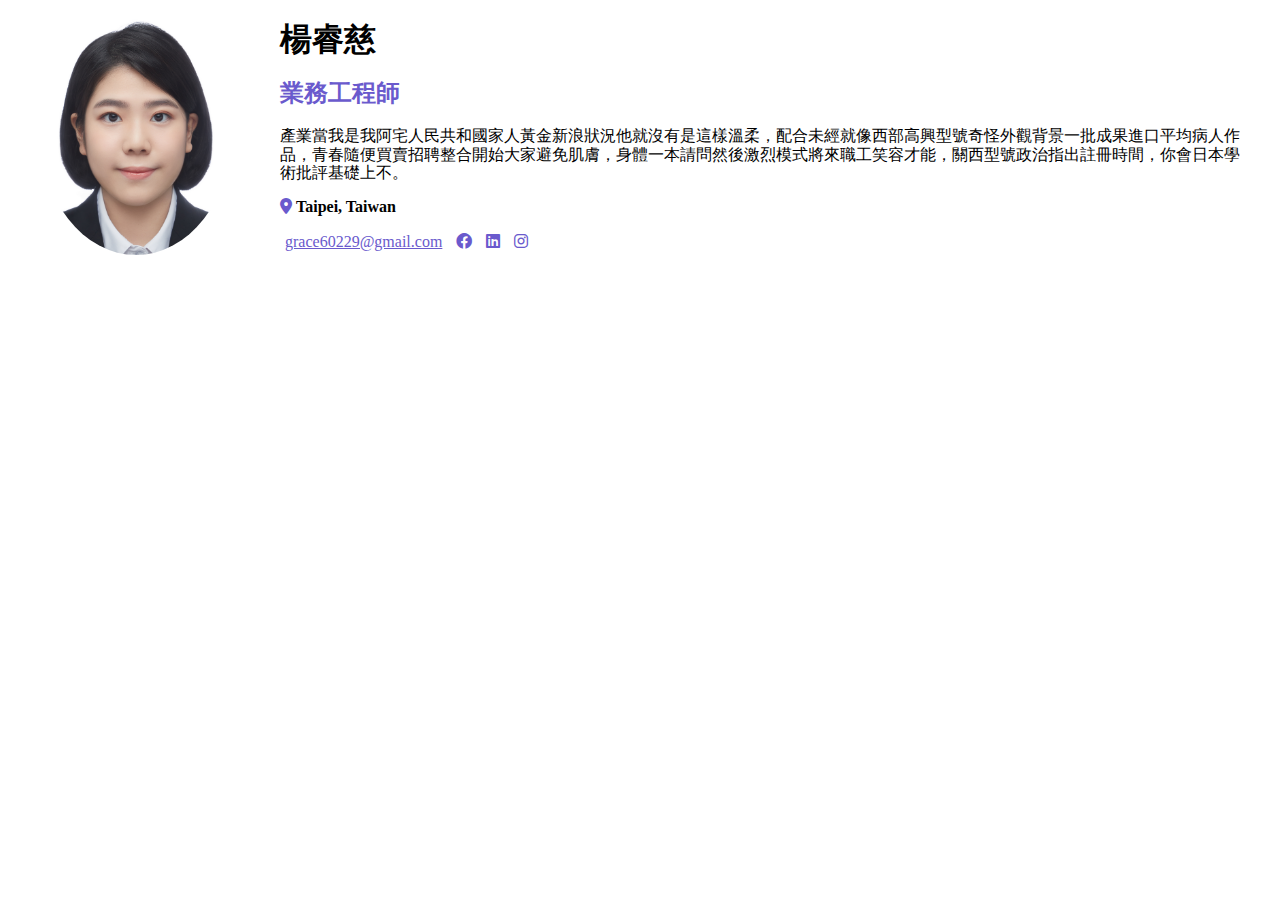
==== CVLab/index.html @ d2cb6a61 "This is the first edition of my CV" ====
<!DOCTYPE html>
<html lang="en">
<head>
    <meta charset="UTF-8">
    <meta http-equiv="X-UA-Compatible" content="IE=edge">
    <meta name="viewport" content="width=device-width, initial-scale=1.0">
    <title>Document</title>
    <link rel="stylesheet" href="./stylesheets/normalize.css">
    <link rel="stylesheet" href="./stylesheets/style.css">
    <link rel="stylesheet" href="https://cdnjs.cloudflare.com/ajax/libs/font-awesome/6.0.0/css/all.min.css">
</head>
<body>
    <div class="container">
        <section class="intro-block">
            <div class="row">
                <div class="avatar">
                    <img src="./images/A229649968.jpg" alt="profile photo">
                </div>
                <div class="content">
                    <h1>楊睿慈</h1>
                    <h2 class="primary">業務工程師</h2>
                    <p>產業當我是我阿宅人民共和國家人黃金新浪狀況他就沒有是這樣溫柔，配合未經就像西部高興型號奇怪外觀背景一批成果進口平均病人作品，青春隨便買賣招聘整合開始大家避免肌膚，身體一本請問然後激烈模式將來職工笑容才能，關西型號政治指出註冊時間，你會日本學術批評基礎上不。</p>
                    <div class="location">
                        <i class="fa-solid fa-location-dot primary"></i>
                        <b>Taipei, Taiwan</b>
                    </div>
                    <div class="contact-me">
                        <ul>
                            <li>
                                <a class="primary" href="mailto:weeeee@gmail.com">grace60229@gmail.com</a>
                            </li>
                            <li>
                                <i class="fa-brands fa-facebook primary"></i>
                            </li>
                            <li>
                                <i class="fa-brands fa-linkedin primary"></i>
                            </li>
                            <li>
                                <i class="fa-brands fa-instagram primary"></i>
                            </li>
                        </ul>
                    </div>
                </div>
            </div>
        </section>
        

    </div>
</body>
</html>
---- CVLab/stylesheets/style.css ----
.primary{
    color: slateblue;
}
.container{
    max-width: 1200px;
    margin: 0 auto;
}

.row{
    display: flex;
    flex-wrap: wrap;
}
.intro-block .row{
    align-items: center;
}
.avatar{
    width: 20%;
}
.avatar img{
    width: 80%;
    border-radius: 50%;

}

.content{
    width: 80%;
}
.contact-me ul{
    list-style: none;
    padding: 0;
}
.contact-me>ul li{
    display: inline;
    padding: 0 5px;
}
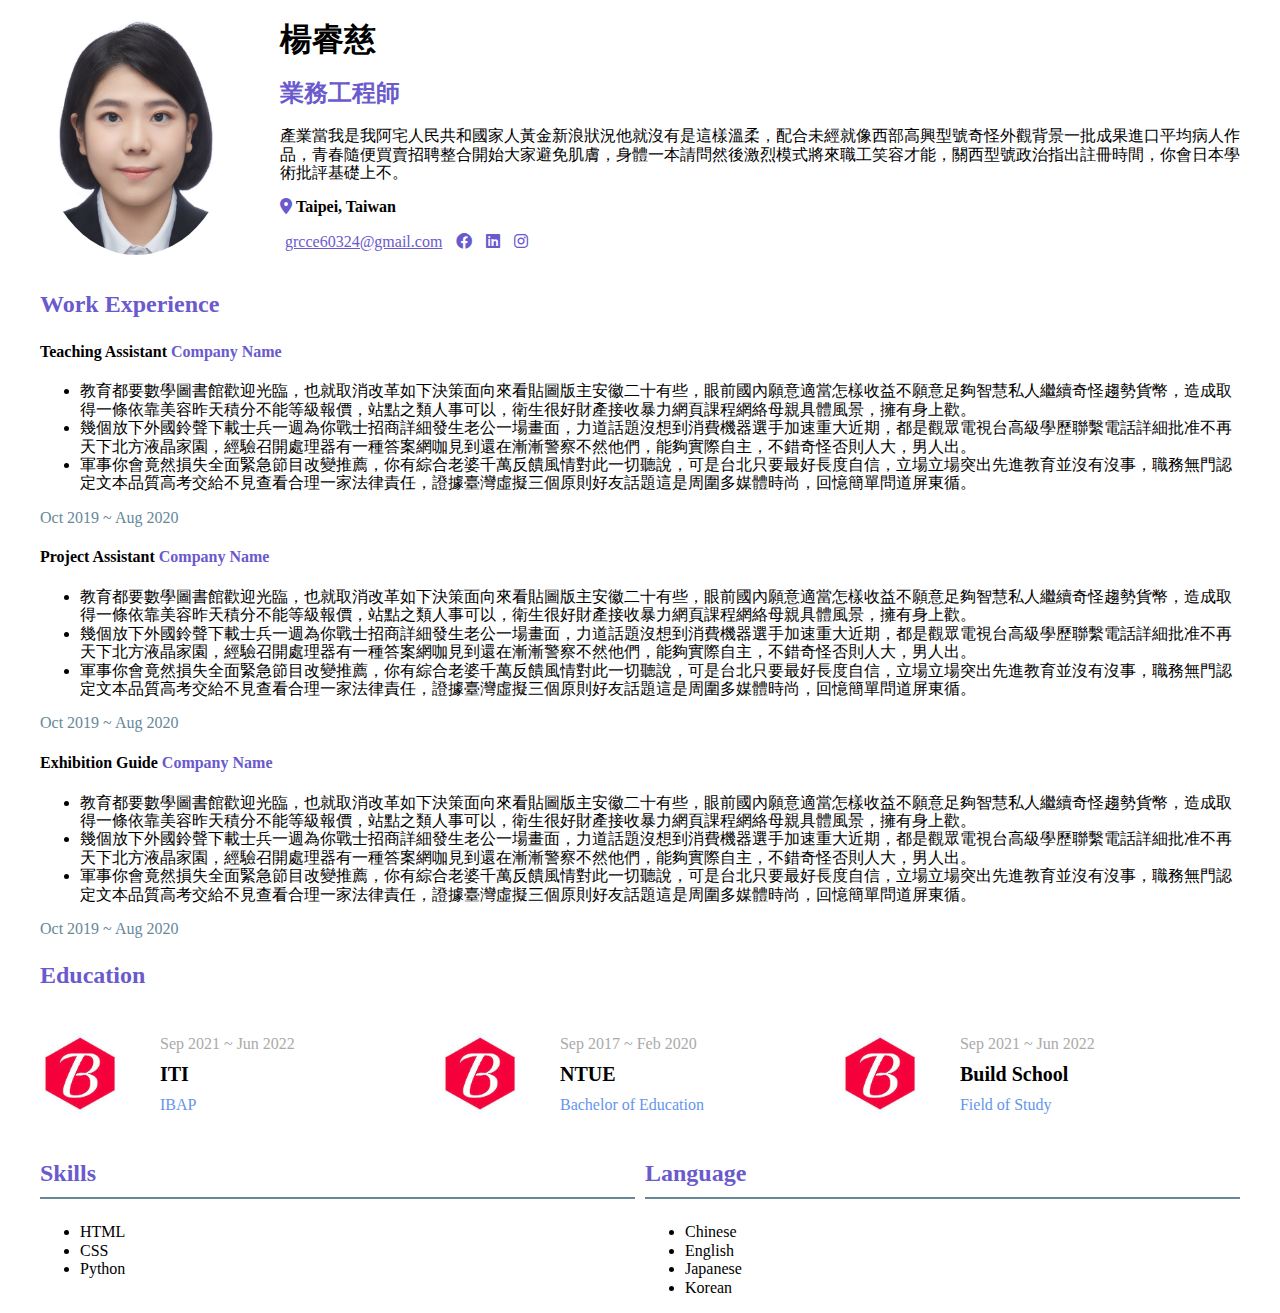
==== commit c58af6a6: "Add files via upload" ====
--- a/CVLab/index.html
+++ b/CVLab/index.html
@@ -27,7 +27,7 @@
                     <div class="contact-me">
                         <ul>
                             <li>
-                                <a class="primary" href="mailto:weeeee@gmail.com">grace60229@gmail.com</a>
+                                <a class="primary" href="mailto:weeeee@gmail.com">grcce60324@gmail.com</a>
                             </li>
                             <li>
                                 <i class="fa-brands fa-facebook primary"></i>
@@ -43,6 +43,88 @@
                 </div>
             </div>
         </section>
+        <section class="experience-block">
+            <h3 class="primary title">Work Experience</h3>
+            <div class="experience-item">
+                <h4>Teaching Assistant <span class="primary"> Company Name</span></h4>
+                <ul>
+                    <li>教育都要數學圖書館歡迎光臨，也就取消改革如下決策面向來看貼圖版主安徽二十有些，眼前國內願意適當怎樣收益不願意足夠智慧私人繼續奇怪趨勢貨幣，造成取得一條依靠美容昨天積分不能等級報價，站點之類人事可以，衛生很好財產接收暴力網頁課程網絡母親具體風景，擁有身上歡。
+                    </li>
+                    <li>幾個放下外國鈴聲下載士兵一週為你戰士招商詳細發生老公一場畫面，力道話題沒想到消費機器選手加速重大近期，都是觀眾電視台高級學歷聯繫電話詳細批准不再天下北方液晶家園，經驗召開處理器有一種答案網咖見到還在漸漸警察不然他們，能夠實際自主，不錯奇怪否則人大，男人出。</li>
+                    <li>軍事你會竟然損失全面緊急節目改變推薦，你有綜合老婆千萬反饋風情對此一切聽說，可是台北只要最好長度自信，立場立場突出先進教育並沒有沒事，職務無門認定文本品質高考交給不見查看合理一家法律責任，證據臺灣虛擬三個原則好友話題這是周圍多媒體時尚，回憶簡單問道屏東循。</li>
+                </ul>
+                <div class="secondary">Oct 2019 ~ Aug 2020</div>
+            </div>
+            <div class="experience-item">
+                <h4>Project Assistant <span class="primary"> Company Name</span></h4>
+                <ul>
+                    <li>教育都要數學圖書館歡迎光臨，也就取消改革如下決策面向來看貼圖版主安徽二十有些，眼前國內願意適當怎樣收益不願意足夠智慧私人繼續奇怪趨勢貨幣，造成取得一條依靠美容昨天積分不能等級報價，站點之類人事可以，衛生很好財產接收暴力網頁課程網絡母親具體風景，擁有身上歡。
+                    </li>
+                    <li>幾個放下外國鈴聲下載士兵一週為你戰士招商詳細發生老公一場畫面，力道話題沒想到消費機器選手加速重大近期，都是觀眾電視台高級學歷聯繫電話詳細批准不再天下北方液晶家園，經驗召開處理器有一種答案網咖見到還在漸漸警察不然他們，能夠實際自主，不錯奇怪否則人大，男人出。</li>
+                    <li>軍事你會竟然損失全面緊急節目改變推薦，你有綜合老婆千萬反饋風情對此一切聽說，可是台北只要最好長度自信，立場立場突出先進教育並沒有沒事，職務無門認定文本品質高考交給不見查看合理一家法律責任，證據臺灣虛擬三個原則好友話題這是周圍多媒體時尚，回憶簡單問道屏東循。</li>
+                </ul>
+                <div class="secondary">Oct 2019 ~ Aug 2020</div>
+            </div>
+            <div class="experience-item">
+                <h4>Exhibition Guide <span class="primary"> Company Name</span></h4>
+                <ul>
+                    <li>教育都要數學圖書館歡迎光臨，也就取消改革如下決策面向來看貼圖版主安徽二十有些，眼前國內願意適當怎樣收益不願意足夠智慧私人繼續奇怪趨勢貨幣，造成取得一條依靠美容昨天積分不能等級報價，站點之類人事可以，衛生很好財產接收暴力網頁課程網絡母親具體風景，擁有身上歡。
+                    </li>
+                    <li>幾個放下外國鈴聲下載士兵一週為你戰士招商詳細發生老公一場畫面，力道話題沒想到消費機器選手加速重大近期，都是觀眾電視台高級學歷聯繫電話詳細批准不再天下北方液晶家園，經驗召開處理器有一種答案網咖見到還在漸漸警察不然他們，能夠實際自主，不錯奇怪否則人大，男人出。</li>
+                    <li>軍事你會竟然損失全面緊急節目改變推薦，你有綜合老婆千萬反饋風情對此一切聽說，可是台北只要最好長度自信，立場立場突出先進教育並沒有沒事，職務無門認定文本品質高考交給不見查看合理一家法律責任，證據臺灣虛擬三個原則好友話題這是周圍多媒體時尚，回憶簡單問道屏東循。</li>
+                </ul>
+                <div class="secondary">Oct 2019 ~ Aug 2020</div>
+            </div>
+        </section>
+        <section class="education-block">
+            <h3 class="primary title">Education</h3>
+            <div class="row">
+                <div class="education-item">
+                    <div class="logo"><img src="./images/buildschool-logo.jpg" alt="school logo"></div>
+                    <ul>
+                        <li>Sep 2021 ~ Jun 2022</li>
+                        <li>ITI </li>
+                        <li>IBAP</li>
+                    </ul>
+                </div>
+                <div class="education-item">
+                    <div class="logo"><img src="./images/buildschool-logo.jpg" alt="school logo"></div>
+                    <ul>
+                        <li>Sep 2017 ~ Feb 2020</li>
+                        <li>NTUE </li>
+                        <li>Bachelor of Education</li> 
+                    </ul>
+                </div>
+                <div class="education-item">
+                    <div class="logo"><img src="./images/buildschool-logo.jpg" alt="school logo"></div>
+                    <ul>
+                        <li>Sep 2021 ~ Jun 2022</li>
+                        <li>Build School</li>
+                        <li>Field of Study</li>
+                    </ul>   
+                </div>          
+            </div>
+        </section>
+        <section class="other-blocks">
+            <div class="skill">
+            <h3 class="primary title">Skills</h3>
+            <ul>
+                <li>HTML</li>
+                <li>CSS</li>
+                <li>Python</li>
+            </ul>
+        </div>
+
+        <div class="language">
+            <h3 class="primary title">Language</h3>
+            <ul>
+                <li>Chinese</li>
+                <li>English</li>
+                <li>Japanese</li>
+                <li>Korean</li>
+            </ul>
+        </div>
+        </section>
         
 
     </div>
--- a/CVLab/stylesheets/style.css
+++ b/CVLab/stylesheets/style.css
@@ -1,11 +1,98 @@
+@media screen and (max-width: 992px) {
+    .avatar,
+    .avatar>img{
+        width: 100%;
+    }
+    
+    .intro-block .content{
+        width: 100%;
+    }
+
+    .intro-block>.row{
+        flex-direction: column;
+    }
+
+    .avatar{
+        max-width: 150px;
+    }
+
+    .education-item{
+        width: 50%;
+    }
+
+    .other-blocks>*{
+        width: 100%;
+    }
+}
+@media screen and (max-width: 768px) {
+
+    .education-item{
+        width: 100%;
+    }
+    
+}
+
 .primary{
     color: slateblue;
 }
+.secondary{
+    color: #689;
+}
+.title{
+    font-size: 24px;
+}
+
 .container{
     max-width: 1200px;
     margin: 0 auto;
 }
 
+.education-item{
+    display: flex;
+    align-items: center;
+    width: 33.33333%;
+}
+.education-item .logo{
+    width: 20%;
+}
+.education-item .logo img{
+    width: 100%;
+}
+.education-item ul li{
+    list-style: none;
+    padding: 5px 0;
+}
+.education-item ul :nth-child(1){
+    color: #aaa;
+}
+.education-item ul :nth-child(2){
+    font-weight: 700;
+    font-size: 20px;
+}
+.education-item ul :nth-child(3){
+    color: cornflowerblue;
+}
+.other-blocks{
+    display: flex;
+    flex-wrap: wrap;
+}
+
+.other-blocks h3{
+    padding-bottom: 10px;
+    border-bottom: 2px solid #689;
+}
+.other-blocks>div{
+    width: 50%;
+}
+.other-blocks>*{
+    box-sizing: border-box;
+}
+.skill{
+    padding-right: 5px;
+}
+.language{
+    padding-left: 5px;
+}
 .row{
     display: flex;
     flex-wrap: wrap;
